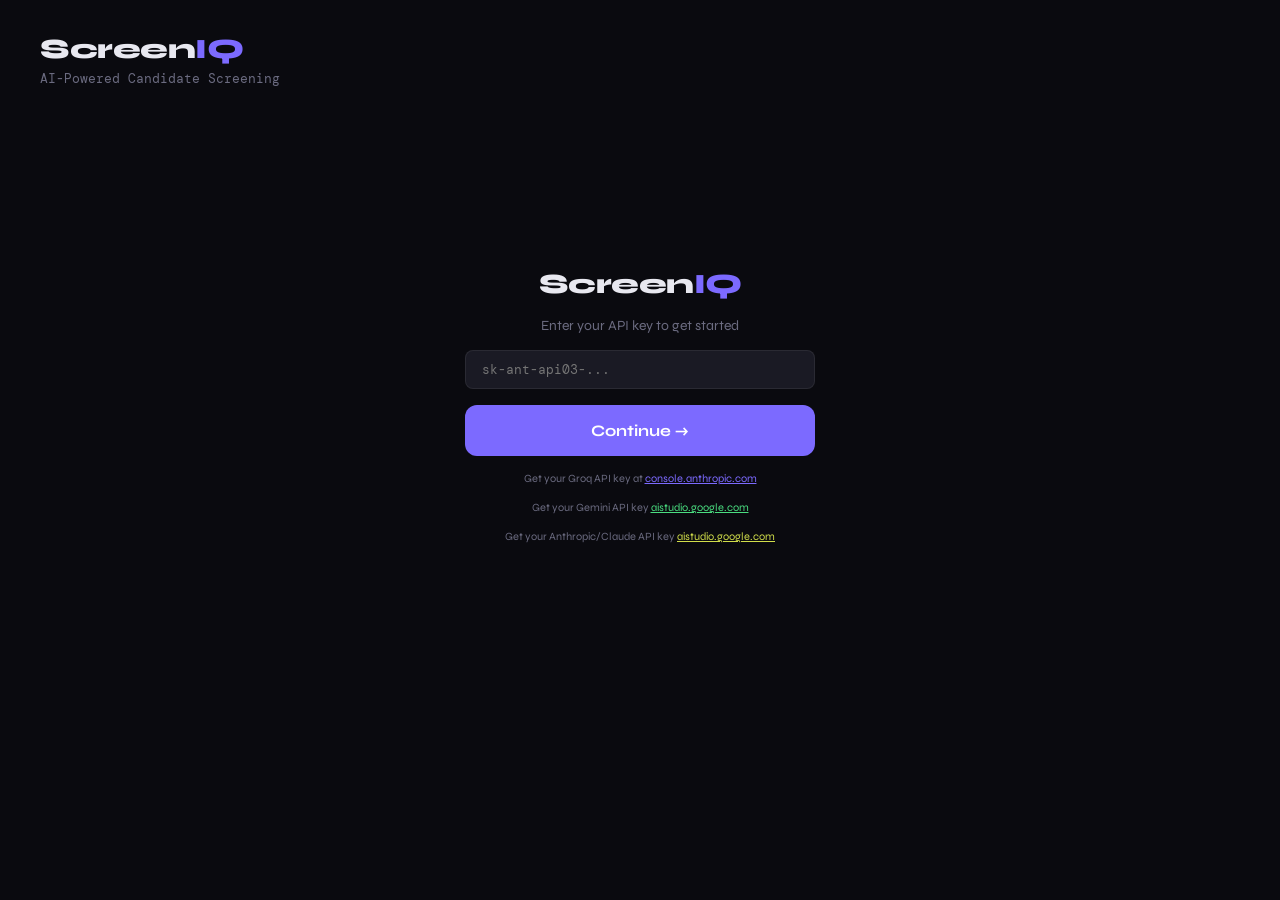
==== frontend/index.html @ 5d35a7d2 "UI: Finalized multi-LLM key links and updated Groq API labels" ====
<!DOCTYPE html>
<html lang="en">
<head>
  <meta charset="UTF-8" />
  <meta name="viewport" content="width=device-width, initial-scale=1.0" />
  <title>ScreenIQ — AI Candidate Screener</title>
  <link rel="stylesheet" href="style.css" />
</head>
<body>

<header>
  <div>
    <div class="logo">Screen<span>IQ</span></div>
    <div class="tagline">AI-Powered Candidate Screening</div>
  </div>
  <button class="btn-secondary hidden" id="back-btn">← New Screening</button>
  <button class="btn-secondary hidden" id="rescore-btn">↻ Re-score</button>
</header>

<main class="main">
   <!-- API KEY VIEW -->
    <div id="api-key-view" style="display:flex;flex-direction:column;align-items:center;justify-content:center;min-height:60vh;text-align:center;gap:1rem;padding:2rem">
        <div class="logo">Screen<span>IQ</span></div>
        <p style="color:var(--muted);font-size:14px;max-width:400px">Enter your API key to get started</p>
        <input type="password" id="api-key-input" placeholder="sk-ant-api03-..." 
           style="width:350px;padding:10px 16px;background:var(--surface2);border:1px solid var(--border);border-radius:8px;color:var(--text);font-family:'DM Mono',monospace;font-size:13px" />
     <button onclick="saveApiKey()" class="btn-primary" style="width:350px">Continue →</button>
     <p style="color:var(--muted);font-size:11px">Get your Groq API key at <a href="console.groq.com" target="_blank" style="color:#7c6aff">console.anthropic.com</a></p>
     <p style="color:var(--muted);font-size:11px"> Get your Gemini API key <a href="https://aistudio.google.com" target="_blank" style="color:#4ade80">aistudio.google.com</a></p>
     <p style="color:var(--muted);font-size:11px"> Get your Anthropic/Claude API key <a href="https://console.anthropic.com/" target="_blank" style="color:hsl(65, 69%, 58%)">aistudio.google.com</a></p>
    </div>
   
    <!-- LANDING VIEW -->
    <div id="landing-view" style="display:flex;flex-direction:column;align-items:center;justify-content:center;min-height:60vh;text-align:center;gap:2rem;">
        <div>
            <h1 style="font-size:42px;font-weight:800;margin:0">Screen<span style="color:#7c6aff">IQ</span></h1>
            <p style="color:var(--muted);margin-top:8px;font-family:'DM Mono',monospace;font-size:13px">AI-Powered Candidate Screening</p>
        </div>
        <p style="color:var(--muted);font-size:11px">Get your free key at <a href="https://console.groq.com" target="_blank" style="color:#7c6aff">console.groq.com</a></p>
        <p style="color:var(--muted);font-size:15px;max-width:400px">Who are you today?</p>
        <div style="display:flex;gap:20px;flex-wrap:wrap;justify-content:center">
            
            <div onclick="setMode('recruiter')" style="cursor:pointer;background:var(--surface);border:1px solid var(--border);border-radius:16px;padding:2rem;width:200px;transition:border-color 0.2s" onmouseover="this.style.borderColor='#7c6aff'" onmouseout="this.style.borderColor='rgba(255,255,255,0.07)'">
                <div style="font-size:36px;margin-bottom:12px">🏢</div>
                <div style="font-weight:700;font-size:16px;margin-bottom:8px">Recruiter</div>
                <div style="color:var(--muted);font-size:12px;line-height:1.5">Screen multiple candidates against a job description</div>
            </div>

            <div onclick="setMode('candidate')" style="cursor:pointer;background:var(--surface);border:1px solid var(--border);border-radius:16px;padding:2rem;width:200px;transition:border-color 0.2s" onmouseover="this.style.borderColor='#4ade80'" onmouseout="this.style.borderColor='rgba(255,255,255,0.07)'">
                <div style="font-size:36px;margin-bottom:12px">👤</div>
                <div style="font-weight:700;font-size:16px;margin-bottom:8px">Candidate</div>
                <div style="color:var(--muted);font-size:12px;line-height:1.5">Check how well your resume matches a job</div>
            </div>
        </div>
    </div>
 


  <!-- RECRUITER UPLOAD VIEW -->
  <div id="upload-view" class="upload-grid hidden">

    <!-- Left: JD -->
    <div class="panel">
      <h2>Job Description</h2>
      <label style="display:inline-flex;align-items:center;gap:6px;margin-bottom:8px;cursor:pointer;color:var(--muted);font-size:12px;border:1px solid var(--border);padding:4px 10px;border-radius:6px">
        <input type="file" id="jd-file-input" accept=".pdf,.txt" style="display:none" />
        📎 Upload JD file (.pdf / .txt)
      </label>
      <textarea id="jd-input" placeholder="Paste the job description here...">Senior Software Engineer — Backend

We are looking for a Senior Backend Engineer to join our platform team.

Requirements:
- 5+ years of software engineering experience
- Strong proficiency in Python or Node.js
- Experience with distributed systems, microservices
- AWS, GCP, or Azure cloud experience
- PostgreSQL and Redis
- Mentorship and leadership skills
- BS/MS in Computer Science or equivalent</textarea>
    </div>

    <!-- Right: Resumes + Weights + CTA -->
    <div class="right-panels">

      <div class="panel">
        <h2>Resumes (<span id="resume-count">0</span> uploaded)</h2>
        <label class="upload-zone">
          <input type="file" id="file-input" multiple accept=".txt,.pdf,.md" style="display:none" />
          <div class="upload-icon">📄</div>
          Drop .txt / .pdf resumes here or click to browse
        </label>
        <div class="file-list" id="file-list"></div>
      </div>

      <div class="panel">
        <h2>Scoring Weights</h2>
        <div class="slider-row">
          <div class="slider-label">
            <span style="color:#7c6aff">Experience</span>
            <span class="slider-val mono" id="val-experience">40</span>
          </div>
          <input type="range" id="slider-experience" min="0" max="100" step="5" style="accent-color:#7c6aff" />
        </div>
        <div class="slider-row">
          <div class="slider-label">
            <span style="color:#4ade80">Skills Match</span>
            <span class="slider-val mono" id="val-skills">35</span>
          </div>
          <input type="range" id="slider-skills" min="0" max="100" step="5" style="accent-color:#4ade80" />
        </div>
        <div class="slider-row">
          <div class="slider-label">
            <span style="color:#facc15">Education</span>
            <span class="slider-val mono" id="val-education">15</span>
          </div>
          <input type="range" id="slider-education" min="0" max="100" step="5" style="accent-color:#facc15" />
        </div>
        <div class="slider-row">
          <div class="slider-label">
            <span style="color:#ff6a6a">Leadership</span>
            <span class="slider-val mono" id="val-leadership">10</span>
          </div>
          <input type="range" id="slider-leadership" min="0" max="100" step="5" style="accent-color:#ff6a6a" />
        </div>
      </div>

      <p class="error-msg" id="error-msg"></p>
      <button class="btn-primary" id="screen-btn">⚡ Screen Candidates</button>
    </div>
  </div>

  <!-- RESULTS VIEW -->
  <div id="results-view" class="results-grid hidden">

    <!-- Sidebar -->
    <div class="sidebar">
      <div style="margin-bottom:20px">
        <div class="stat-label">SCREENED</div>
        <div class="stat-big" id="total-count">0 candidates</div>
      </div>

      <div class="rec-grid" id="rec-summary"></div>

      <h3 style="font-size:13px;font-weight:700;margin-bottom:12px">Adjust Weights</h3>

      <div class="slider-row">
        <div class="slider-label">
          <span style="color:#7c6aff">Experience</span>
          <span class="slider-val mono" id="rval-experience">40</span>
        </div>
        <input type="range" id="rslider-experience" min="0" max="100" step="5" style="accent-color:#7c6aff" />
      </div>
      <div class="slider-row">
        <div class="slider-label">
          <span style="color:#4ade80">Skills</span>
          <span class="slider-val mono" id="rval-skills">35</span>
        </div>
        <input type="range" id="rslider-skills" min="0" max="100" step="5" style="accent-color:#4ade80" />
      </div>
      <div class="slider-row">
        <div class="slider-label">
          <span style="color:#facc15">Education</span>
          <span class="slider-val mono" id="rval-education">15</span>
        </div>
        <input type="range" id="rslider-education" min="0" max="100" step="5" style="accent-color:#facc15" />
      </div>
      <div class="slider-row">
        <div class="slider-label">
          <span style="color:#ff6a6a">Leadership</span>
          <span class="slider-val mono" id="rval-leadership">10</span>
        </div>
        <input type="range" id="rslider-leadership" min="0" max="100" step="5" style="accent-color:#ff6a6a" />
      </div>
    </div>

    <!-- Cards -->
    <div class="cards-list" id="cards-list"></div>
  </div>

    <!-- CANDIDATE VIEW -->
    <div id="candidate-view" class="upload-grid hidden">
        <div class="panel">
    <h2>Job Description</h2>
       <label style="display:inline-flex;align-items:center;gap:6px;margin-bottom:8px;cursor:pointer;color:var(--muted);font-size:12px;border:1px solid var(--border);padding:4px 10px;border-radius:6px">
         <input type="file" id="c-jd-file-input" accept=".pdf,.txt" style="display:none" />
         📎 Upload JD file (.pdf / .txt)
       </label>
       <textarea id="c-jd-input" placeholder="Paste the job description you want to apply for..."></textarea>
      </div>
     <div class="right-panels">
       <div class="panel">
         <h2>Your Resume</h2>
         <label class="upload-zone">
           <input type="file" id="c-file-input" accept=".txt,.pdf" style="display:none" />
           <div class="upload-icon">📄</div>
           Upload your resume (.pdf or .txt)
         </label>
         <div class="file-list" id="c-file-list"></div>
       </div>
       <p class="error-msg" id="c-error-msg"></p>
       <button class="btn-primary" id="c-check-btn" style="background:#4ade80;color:#000">🎯 Check My Fit</button>
     </div>
   </div>
   
   <!-- CANDIDATE RESULT VIEW -->
    <div id="candidate-result-view" class="hidden" style="max-width:700px;margin:0 auto">
     <div class="candidate-card" id="c-result-card"></div>
   </div>

</main>

<script src="app.js"></script>
</body>
</html>
---- frontend/style.css ----
@import url('https://fonts.googleapis.com/css2?family=Syne:wght@400;600;700;800&family=DM+Mono:wght@400;500&display=swap');

* { box-sizing: border-box; margin: 0; padding: 0; }

:root {
  --bg: #0a0a0f;
  --surface: #111118;
  --surface2: #1a1a24;
  --border: rgba(255,255,255,0.07);
  --accent: #7c6aff;
  --accent2: #ff6a6a;
  --text: #e8e8f0;
  --muted: #6b6b80;
  --success: #4ade80;
  --warn: #facc15;
}

body {
  background: var(--bg);
  color: var(--text);
  font-family: 'Syne', sans-serif;
  min-height: 100vh;
  padding: 2rem;
}

.mono { font-family: 'DM Mono', monospace; }

header {
  max-width: 1200px;
  margin: 0 auto 3rem;
  display: flex;
  align-items: center;
  justify-content: space-between;
}

.logo { font-size: 28px; font-weight: 800; letter-spacing: -0.5px; }
.logo span { color: var(--accent); }
.tagline { font-size: 13px; color: var(--muted); font-family: 'DM Mono', monospace; margin-top: 4px; }

.main { max-width: 1200px; margin: 0 auto; }

/* Upload View */
.upload-grid {
  display: grid;
  grid-template-columns: 1fr 1fr;
  gap: 24px;
}

.panel {
  background: var(--surface);
  border: 1px solid var(--border);
  border-radius: 16px;
  padding: 1.5rem;
}

.panel h2 { font-size: 15px; font-weight: 700; margin-bottom: 16px; }

textarea {
  width: 100%;
  min-height: 300px;
  background: var(--surface2);
  border: 1px solid var(--border);
  border-radius: 10px;
  padding: 1rem;
  color: var(--text);
  font-size: 13px;
  line-height: 1.6;
  resize: vertical;
  outline: none;
  font-family: 'DM Mono', monospace;
}

textarea:focus { border-color: var(--accent); }

.upload-zone {
  display: block;
  border: 2px dashed var(--border);
  border-radius: 10px;
  padding: 2rem;
  text-align: center;
  cursor: pointer;
  color: var(--muted);
  font-size: 13px;
  transition: border-color 0.2s;
}

.upload-zone:hover { border-color: var(--accent); }
.upload-icon { font-size: 24px; margin-bottom: 8px; }

.file-list { margin-top: 12px; display: flex; flex-direction: column; gap: 6px; }

.file-item {
  display: flex;
  align-items: center;
  justify-content: space-between;
  background: var(--surface2);
  border-radius: 8px;
  padding: 6px 12px;
}

.file-item span { font-size: 12px; font-family: 'DM Mono', monospace; }

.remove-btn {
  background: none;
  border: none;
  color: var(--muted);
  cursor: pointer;
  font-size: 18px;
  line-height: 1;
}

.right-panels { display: flex; flex-direction: column; gap: 20px; }

/* Sliders */
.slider-row { margin-bottom: 16px; }
.slider-label {
  display: flex;
  justify-content: space-between;
  margin-bottom: 6px;
  font-size: 13px;
}

.slider-val { font-family: 'DM Mono', monospace; font-weight: 500; }

input[type="range"] {
  width: 100%;
  accent-color: var(--accent);
  cursor: pointer;
}

.btn-primary {
  width: 100%;
  background: var(--accent);
  border: none;
  border-radius: 12px;
  color: #fff;
  font-family: 'Syne', sans-serif;
  font-size: 16px;
  font-weight: 700;
  padding: 1rem;
  cursor: pointer;
  transition: opacity 0.2s, transform 0.1s;
}

.btn-primary:hover { opacity: 0.9; transform: translateY(-1px); }
.btn-primary:disabled { opacity: 0.5; cursor: not-allowed; transform: none; }
.btn-primary.loading { background: var(--surface2); }

.btn-secondary {
  background: var(--surface);
  border: 1px solid var(--border);
  color: var(--muted);
  padding: 8px 16px;
  border-radius: 8px;
  cursor: pointer;
  font-size: 13px;
  font-family: 'Syne', sans-serif;
}

.error-msg { color: var(--accent2); font-size: 13px; margin-top: 4px; }

/* Results View */
.results-grid {
  display: grid;
  grid-template-columns: 280px 1fr;
  gap: 24px;
  align-items: start;
}

.sidebar {
  background: var(--surface);
  border: 1px solid var(--border);
  border-radius: 16px;
  padding: 1.5rem;
  position: sticky;
  top: 24px;
}

.stat-big { font-size: 22px; font-weight: 800; }
.stat-label { font-size: 11px; color: var(--muted); font-family: 'DM Mono', monospace; margin-bottom: 4px; }

.rec-grid {
  display: grid;
  grid-template-columns: 1fr 1fr;
  gap: 8px;
  margin-bottom: 20px;
}

.rec-box {
  background: var(--surface);
  border-radius: 8px;
  padding: 8px;
  text-align: center;
  border: 1px solid var(--border);
}

.rec-count { font-size: 20px; font-weight: 800; }
.rec-label { font-size: 10px; color: var(--muted); }

.cards-list { display: flex; flex-direction: column; gap: 16px; }

/* Candidate Card */
.candidate-card {
  background: var(--surface);
  border: 1px solid var(--border);
  border-radius: 16px;
  padding: 1.5rem;
  position: relative;
  overflow: hidden;
  animation: fadeUp 0.3s ease both;
}

@keyframes fadeUp {
  from { opacity: 0; transform: translateY(12px); }
  to { opacity: 1; transform: translateY(0); }
}

.rank-badge {
  position: absolute;
  top: 16px;
  right: 16px;
  background: var(--surface2);
  border: 1px solid var(--border);
  border-radius: 8px;
  padding: 4px 10px;
  font-size: 12px;
  color: var(--muted);
  font-family: 'DM Mono', monospace;
}

.candidate-header { display: flex; align-items: center; gap: 12px; margin-bottom: 16px; }

.avatar {
  width: 44px;
  height: 44px;
  border-radius: 50%;
  display: flex;
  align-items: center;
  justify-content: center;
  font-size: 16px;
  font-weight: 700;
  flex-shrink: 0;
}

.candidate-name { font-weight: 700; font-size: 16px; }
.candidate-file { font-size: 12px; color: var(--muted); font-family: 'DM Mono', monospace; margin-top: 2px; }

.score-section { margin-bottom: 16px; }
.score-header { display: flex; justify-content: space-between; align-items: baseline; margin-bottom: 6px; }
.score-label { font-size: 13px; color: var(--muted); }
.score-number { font-size: 28px; font-weight: 800; }

.score-bar {
  background: var(--surface2);
  border-radius: 4px;
  height: 6px;
  overflow: hidden;
}

.score-fill {
  height: 100%;
  border-radius: 4px;
  transition: width 0.6s ease;
}

.breakdown-grid {
  display: grid;
  grid-template-columns: 1fr 1fr;
  gap: 8px;
  margin-bottom: 16px;
}

.breakdown-box {
  background: var(--surface2);
  border-radius: 8px;
  padding: 8px 12px;
}

.breakdown-key { font-size: 11px; color: var(--muted); text-transform: capitalize; margin-bottom: 2px; }
.breakdown-val { font-size: 18px; font-weight: 700; font-family: 'DM Mono', monospace; }

.summary-text { font-size: 13px; color: var(--muted); line-height: 1.6; margin-bottom: 12px; }

.skills-row { display: flex; flex-wrap: wrap; gap: 6px; margin-bottom: 12px; }

.skill-tag {
  background: rgba(124, 106, 255, 0.08);
  border: 1px solid rgba(124, 106, 255, 0.3);
  color: #a89aff;
  border-radius: 6px;
  font-size: 11px;
  padding: 3px 8px;
  font-family: 'DM Mono', monospace;
}

.sg-grid { display: grid; grid-template-columns: 1fr 1fr; gap: 12px; margin-bottom: 12px; }
.sg-title { font-size: 11px; font-weight: 600; margin-bottom: 4px; letter-spacing: 0.5px; }
.sg-item { font-size: 12px; margin: 2px 0; }

.card-footer { display: flex; align-items: center; justify-content: space-between; }

.rec-tag {
  border-radius: 8px;
  padding: 4px 12px;
  font-size: 12px;
  font-weight: 700;
  border: 1px solid transparent;
}

.meta-text { font-size: 12px; color: var(--muted); font-family: 'DM Mono', monospace; }

.bias-box {
  margin-top: 12px;
  background: rgba(250, 204, 21, 0.06);
  border: 1px solid rgba(250, 204, 21, 0.25);
  border-radius: 8px;
  padding: 8px 12px;
}

.bias-title { font-size: 11px; color: var(--warn); font-weight: 600; margin-bottom: 4px; }
.bias-item { font-size: 12px; margin: 2px 0; }

/* Spinner */
.spinner {
  display: inline-block;
  width: 14px;
  height: 14px;
  border: 2px solid rgba(255,255,255,0.3);
  border-top-color: #fff;
  border-radius: 50%;
  animation: spin 0.6s linear infinite;
  margin-right: 8px;
  vertical-align: middle;
}

@keyframes spin { to { transform: rotate(360deg); } }

.hidden { display: none !important; }

@media (max-width: 768px) {
  .upload-grid { grid-template-columns: 1fr; }
  .results-grid { grid-template-columns: 1fr; }
  .sidebar { position: static; }
}
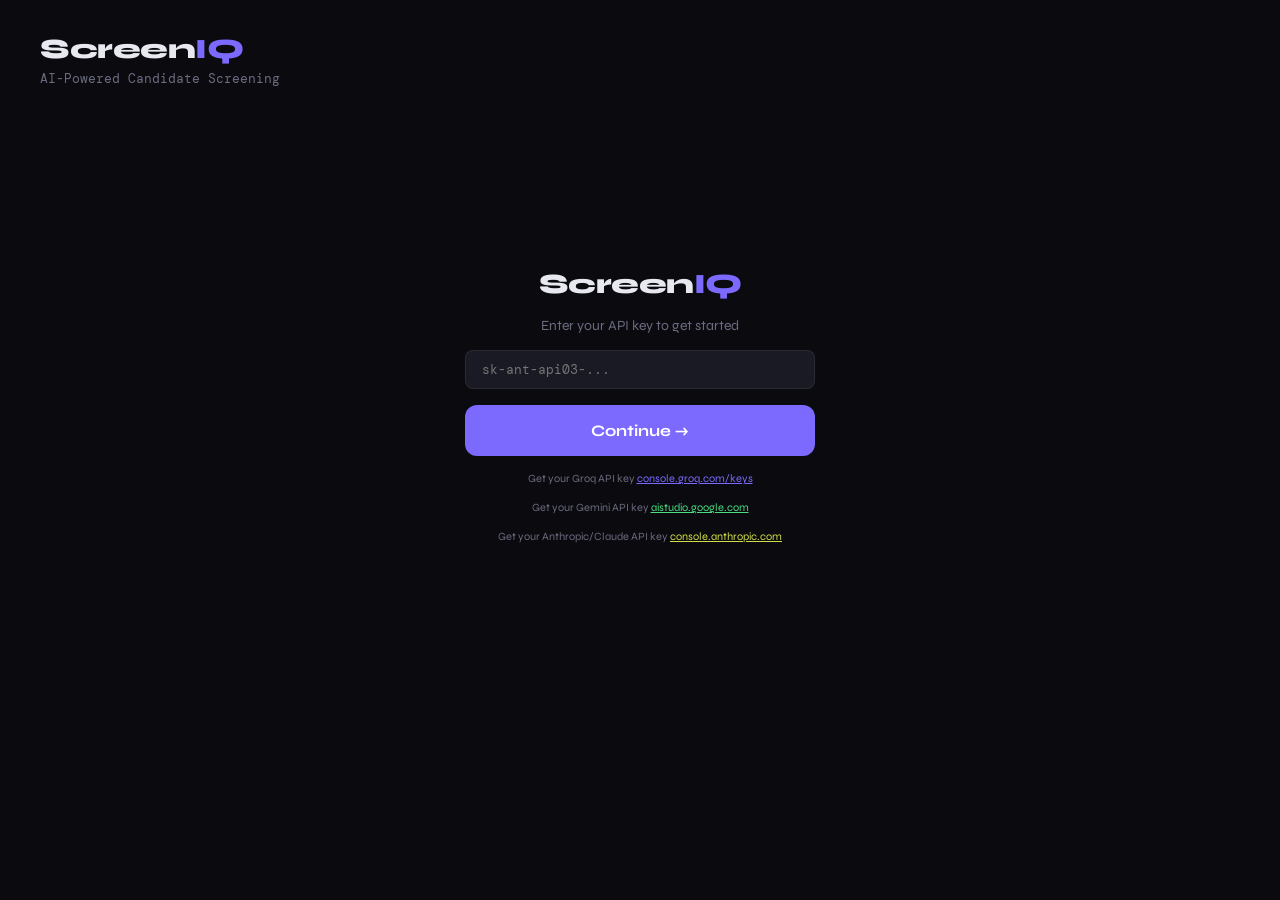
==== commit 59a21c19: "UI: Finalized multi-LLM key links and updated Groq API labels" ====
--- a/frontend/index.html
+++ b/frontend/index.html
@@ -25,9 +25,9 @@
         <input type="password" id="api-key-input" placeholder="sk-ant-api03-..." 
            style="width:350px;padding:10px 16px;background:var(--surface2);border:1px solid var(--border);border-radius:8px;color:var(--text);font-family:'DM Mono',monospace;font-size:13px" />
      <button onclick="saveApiKey()" class="btn-primary" style="width:350px">Continue →</button>
-     <p style="color:var(--muted);font-size:11px">Get your Groq API key at <a href="console.groq.com" target="_blank" style="color:#7c6aff">console.anthropic.com</a></p>
+     <p style="color:var(--muted);font-size:11px">Get your Groq API key <a href="console.groq.com" target="_blank" style="color:#7c6aff">console.groq.com/keys</a></p>
      <p style="color:var(--muted);font-size:11px"> Get your Gemini API key <a href="https://aistudio.google.com" target="_blank" style="color:#4ade80">aistudio.google.com</a></p>
-     <p style="color:var(--muted);font-size:11px"> Get your Anthropic/Claude API key <a href="https://console.anthropic.com/" target="_blank" style="color:hsl(65, 69%, 58%)">aistudio.google.com</a></p>
+     <p style="color:var(--muted);font-size:11px"> Get your Anthropic/Claude API key <a href="https://console.anthropic.com/" target="_blank" style="color:hsl(65, 69%, 58%)">console.anthropic.com</a></p>
     </div>
    
     <!-- LANDING VIEW -->
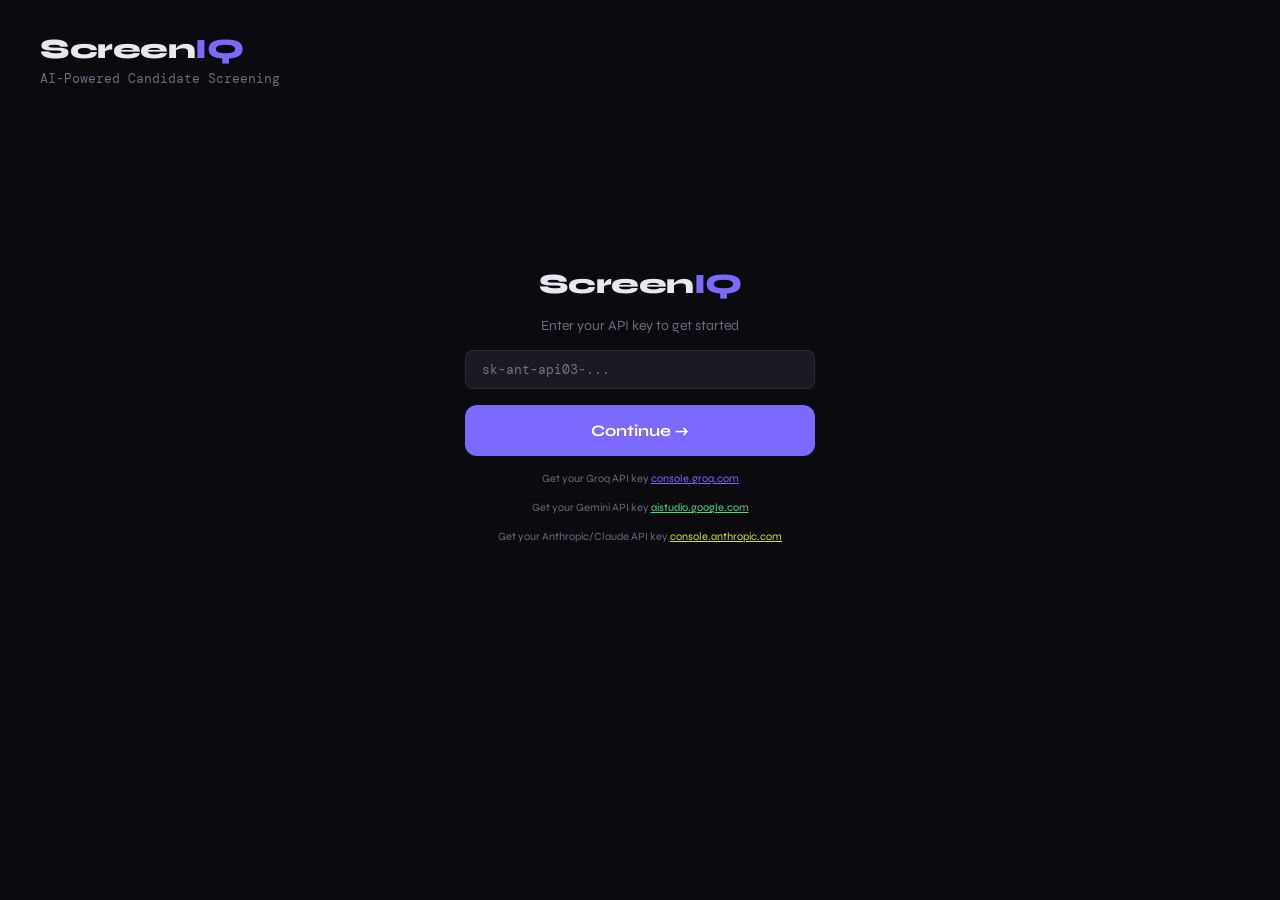
==== commit 82382ab8: "UI: Finalized multi-LLM key links and updated Groq API labels" ====
--- a/frontend/index.html
+++ b/frontend/index.html
@@ -25,7 +25,7 @@
         <input type="password" id="api-key-input" placeholder="sk-ant-api03-..." 
            style="width:350px;padding:10px 16px;background:var(--surface2);border:1px solid var(--border);border-radius:8px;color:var(--text);font-family:'DM Mono',monospace;font-size:13px" />
      <button onclick="saveApiKey()" class="btn-primary" style="width:350px">Continue →</button>
-     <p style="color:var(--muted);font-size:11px">Get your Groq API key <a href="console.groq.com" target="_blank" style="color:#7c6aff">console.groq.com/keys</a></p>
+     <p style="color:var(--muted);font-size:11px">Get your Groq API key <a href="console.groq.com" target="_blank" style="color:#7c6aff">console.groq.com</a></p>
      <p style="color:var(--muted);font-size:11px"> Get your Gemini API key <a href="https://aistudio.google.com" target="_blank" style="color:#4ade80">aistudio.google.com</a></p>
      <p style="color:var(--muted);font-size:11px"> Get your Anthropic/Claude API key <a href="https://console.anthropic.com/" target="_blank" style="color:hsl(65, 69%, 58%)">console.anthropic.com</a></p>
     </div>
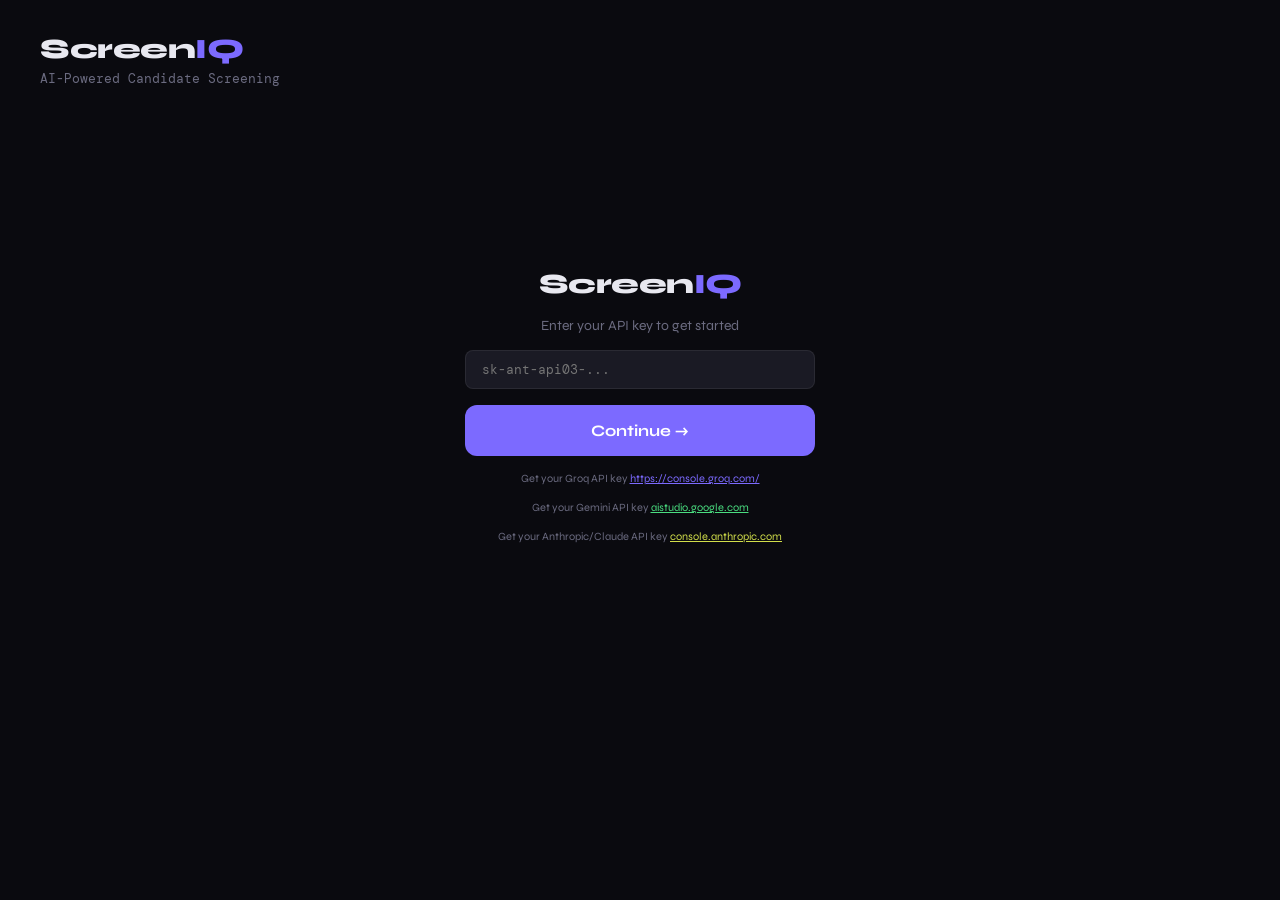
==== commit d03261f8: "UI: Finalized multi-LLM key links and updated Groq API labels" ====
--- a/frontend/index.html
+++ b/frontend/index.html
@@ -25,7 +25,7 @@
         <input type="password" id="api-key-input" placeholder="sk-ant-api03-..." 
            style="width:350px;padding:10px 16px;background:var(--surface2);border:1px solid var(--border);border-radius:8px;color:var(--text);font-family:'DM Mono',monospace;font-size:13px" />
      <button onclick="saveApiKey()" class="btn-primary" style="width:350px">Continue →</button>
-     <p style="color:var(--muted);font-size:11px">Get your Groq API key <a href="console.groq.com" target="_blank" style="color:#7c6aff">console.groq.com</a></p>
+     <p style="color:var(--muted);font-size:11px">Get your Groq API key <a href="console.groq.com" target="_blank" style="color:#7c6aff">https://console.groq.com/</a></p>
      <p style="color:var(--muted);font-size:11px"> Get your Gemini API key <a href="https://aistudio.google.com" target="_blank" style="color:#4ade80">aistudio.google.com</a></p>
      <p style="color:var(--muted);font-size:11px"> Get your Anthropic/Claude API key <a href="https://console.anthropic.com/" target="_blank" style="color:hsl(65, 69%, 58%)">console.anthropic.com</a></p>
     </div>
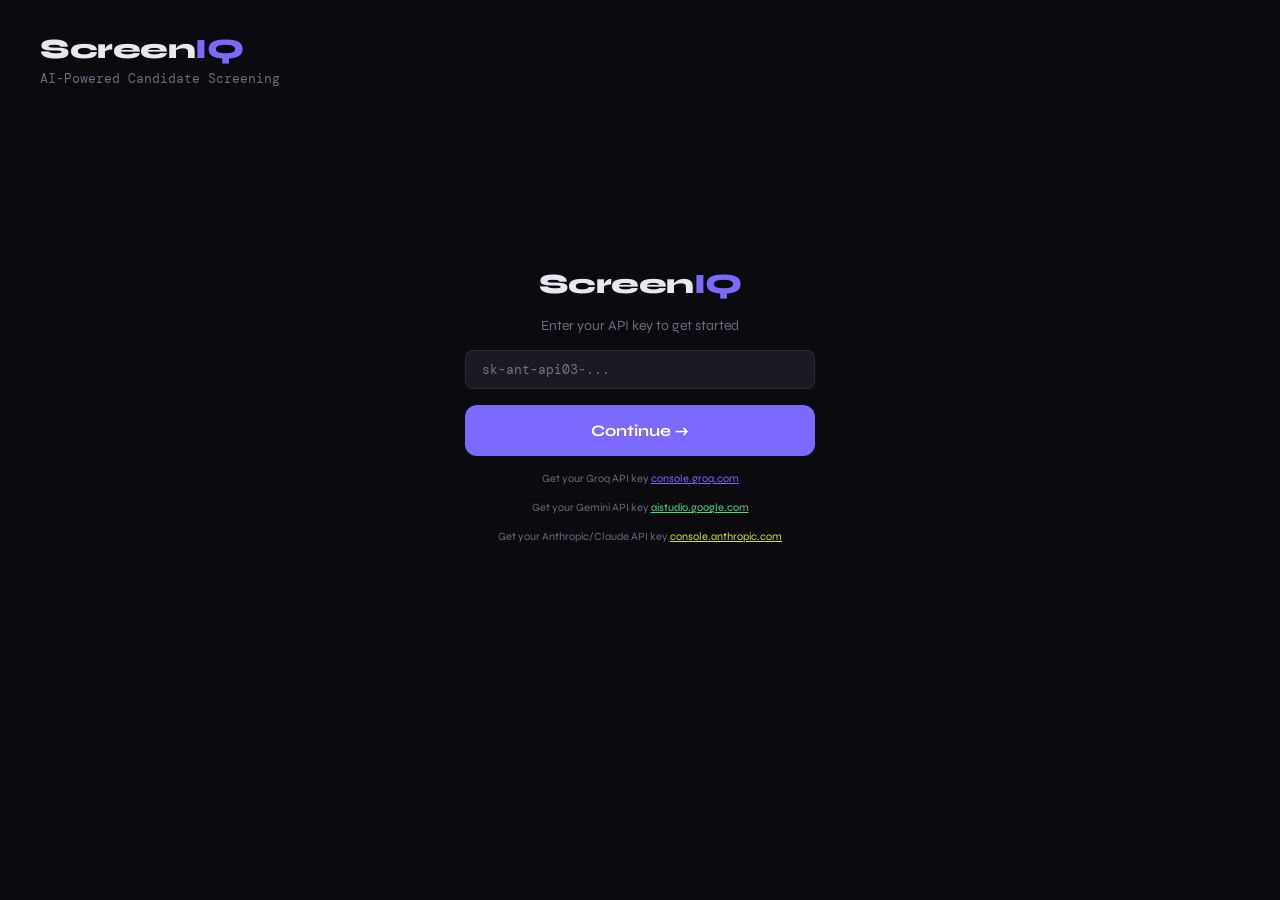
==== commit d1b48999: "UI: Finalized multi-LLM key links and updated Groq API labels" ====
--- a/frontend/index.html
+++ b/frontend/index.html
@@ -25,7 +25,7 @@
         <input type="password" id="api-key-input" placeholder="sk-ant-api03-..." 
            style="width:350px;padding:10px 16px;background:var(--surface2);border:1px solid var(--border);border-radius:8px;color:var(--text);font-family:'DM Mono',monospace;font-size:13px" />
      <button onclick="saveApiKey()" class="btn-primary" style="width:350px">Continue →</button>
-     <p style="color:var(--muted);font-size:11px">Get your Groq API key <a href="console.groq.com" target="_blank" style="color:#7c6aff">https://console.groq.com/</a></p>
+     <p style="color:var(--muted);font-size:11px">Get your Groq API key <a href="https://console.groq.com/" target="_blank" style="color:#7c6aff">console.groq.com</a></p>
      <p style="color:var(--muted);font-size:11px"> Get your Gemini API key <a href="https://aistudio.google.com" target="_blank" style="color:#4ade80">aistudio.google.com</a></p>
      <p style="color:var(--muted);font-size:11px"> Get your Anthropic/Claude API key <a href="https://console.anthropic.com/" target="_blank" style="color:hsl(65, 69%, 58%)">console.anthropic.com</a></p>
     </div>
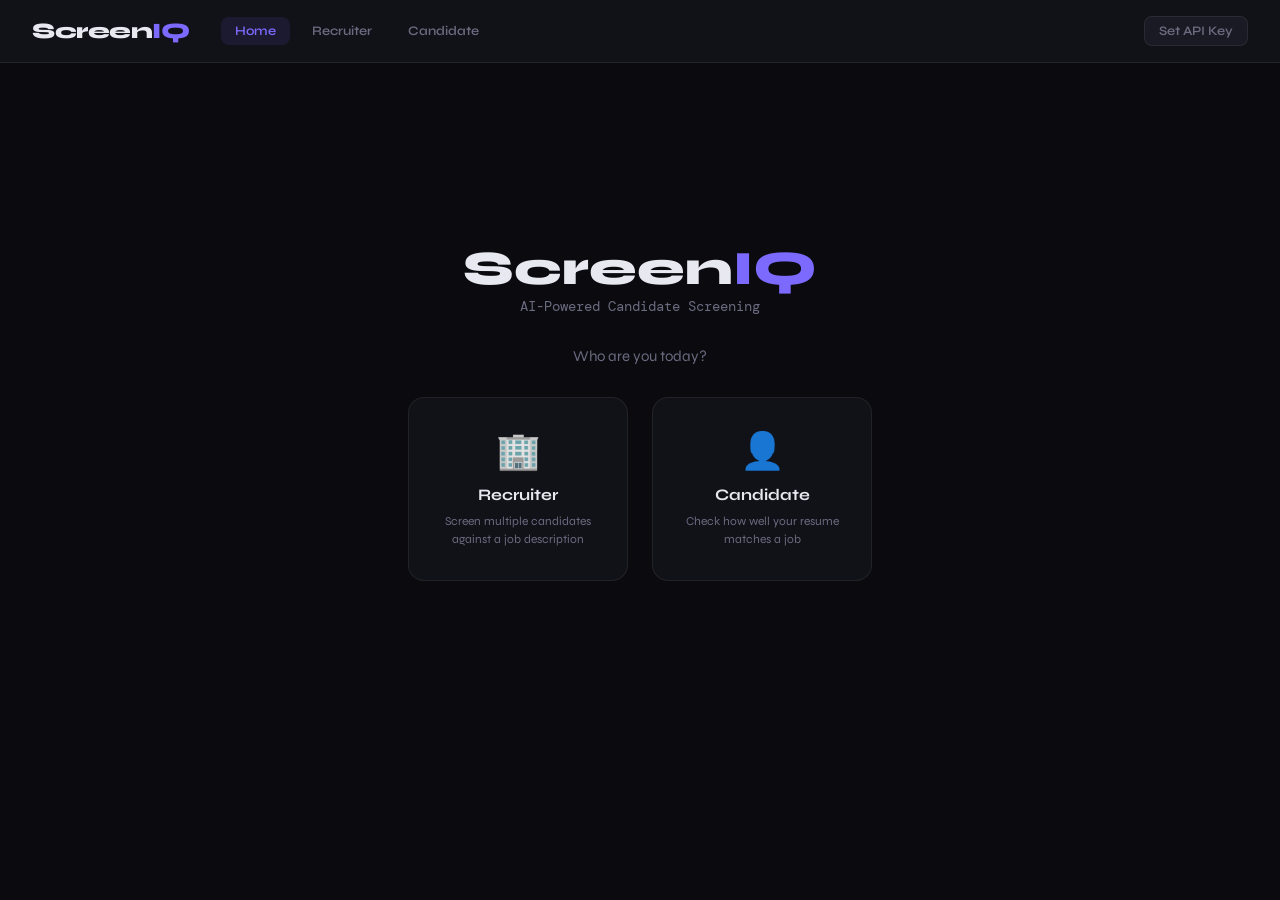
==== commit e16d7798: "update project with new changes" ====
--- a/frontend/index.html
+++ b/frontend/index.html
@@ -8,209 +8,33 @@
 </head>
 <body>
 
-<header>
-  <div>
-    <div class="logo">Screen<span>IQ</span></div>
-    <div class="tagline">AI-Powered Candidate Screening</div>
-  </div>
-  <button class="btn-secondary hidden" id="back-btn">← New Screening</button>
-  <button class="btn-secondary hidden" id="rescore-btn">↻ Re-score</button>
-</header>
+<nav class="navbar" id="navbar"></nav>
 
 <main class="main">
-   <!-- API KEY VIEW -->
-    <div id="api-key-view" style="display:flex;flex-direction:column;align-items:center;justify-content:center;min-height:60vh;text-align:center;gap:1rem;padding:2rem">
-        <div class="logo">Screen<span>IQ</span></div>
-        <p style="color:var(--muted);font-size:14px;max-width:400px">Enter your API key to get started</p>
-        <input type="password" id="api-key-input" placeholder="sk-ant-api03-..." 
-           style="width:350px;padding:10px 16px;background:var(--surface2);border:1px solid var(--border);border-radius:8px;color:var(--text);font-family:'DM Mono',monospace;font-size:13px" />
-     <button onclick="saveApiKey()" class="btn-primary" style="width:350px">Continue →</button>
-     <p style="color:var(--muted);font-size:11px">Get your Groq API key <a href="https://console.groq.com/" target="_blank" style="color:#7c6aff">console.groq.com</a></p>
-     <p style="color:var(--muted);font-size:11px"> Get your Gemini API key <a href="https://aistudio.google.com" target="_blank" style="color:#4ade80">aistudio.google.com</a></p>
-     <p style="color:var(--muted);font-size:11px"> Get your Anthropic/Claude API key <a href="https://console.anthropic.com/" target="_blank" style="color:hsl(65, 69%, 58%)">console.anthropic.com</a></p>
-    </div>
-   
-    <!-- LANDING VIEW -->
-    <div id="landing-view" style="display:flex;flex-direction:column;align-items:center;justify-content:center;min-height:60vh;text-align:center;gap:2rem;">
-        <div>
-            <h1 style="font-size:42px;font-weight:800;margin:0">Screen<span style="color:#7c6aff">IQ</span></h1>
-            <p style="color:var(--muted);margin-top:8px;font-family:'DM Mono',monospace;font-size:13px">AI-Powered Candidate Screening</p>
-        </div>
-        <p style="color:var(--muted);font-size:11px">Get your free key at <a href="https://console.groq.com" target="_blank" style="color:#7c6aff">console.groq.com</a></p>
-        <p style="color:var(--muted);font-size:15px;max-width:400px">Who are you today?</p>
-        <div style="display:flex;gap:20px;flex-wrap:wrap;justify-content:center">
-            
-            <div onclick="setMode('recruiter')" style="cursor:pointer;background:var(--surface);border:1px solid var(--border);border-radius:16px;padding:2rem;width:200px;transition:border-color 0.2s" onmouseover="this.style.borderColor='#7c6aff'" onmouseout="this.style.borderColor='rgba(255,255,255,0.07)'">
-                <div style="font-size:36px;margin-bottom:12px">🏢</div>
-                <div style="font-weight:700;font-size:16px;margin-bottom:8px">Recruiter</div>
-                <div style="color:var(--muted);font-size:12px;line-height:1.5">Screen multiple candidates against a job description</div>
-            </div>
-
-            <div onclick="setMode('candidate')" style="cursor:pointer;background:var(--surface);border:1px solid var(--border);border-radius:16px;padding:2rem;width:200px;transition:border-color 0.2s" onmouseover="this.style.borderColor='#4ade80'" onmouseout="this.style.borderColor='rgba(255,255,255,0.07)'">
-                <div style="font-size:36px;margin-bottom:12px">👤</div>
-                <div style="font-weight:700;font-size:16px;margin-bottom:8px">Candidate</div>
-                <div style="color:var(--muted);font-size:12px;line-height:1.5">Check how well your resume matches a job</div>
-            </div>
-        </div>
-    </div>
- 
-
-
-  <!-- RECRUITER UPLOAD VIEW -->
-  <div id="upload-view" class="upload-grid hidden">
-
-    <!-- Left: JD -->
-    <div class="panel">
-      <h2>Job Description</h2>
-      <label style="display:inline-flex;align-items:center;gap:6px;margin-bottom:8px;cursor:pointer;color:var(--muted);font-size:12px;border:1px solid var(--border);padding:4px 10px;border-radius:6px">
-        <input type="file" id="jd-file-input" accept=".pdf,.txt" style="display:none" />
-        📎 Upload JD file (.pdf / .txt)
-      </label>
-      <textarea id="jd-input" placeholder="Paste the job description here...">Senior Software Engineer — Backend
-
-We are looking for a Senior Backend Engineer to join our platform team.
-
-Requirements:
-- 5+ years of software engineering experience
-- Strong proficiency in Python or Node.js
-- Experience with distributed systems, microservices
-- AWS, GCP, or Azure cloud experience
-- PostgreSQL and Redis
-- Mentorship and leadership skills
-- BS/MS in Computer Science or equivalent</textarea>
+  <div class="landing-hero">
+    <div>
+      <h1 class="landing-title">Screen<span>IQ</span></h1>
+      <p class="landing-subtitle">AI-Powered Candidate Screening</p>
     </div>
 
-    <!-- Right: Resumes + Weights + CTA -->
-    <div class="right-panels">
+    <p style="color:var(--muted);font-size:15px">Who are you today?</p>
 
-      <div class="panel">
-        <h2>Resumes (<span id="resume-count">0</span> uploaded)</h2>
-        <label class="upload-zone">
-          <input type="file" id="file-input" multiple accept=".txt,.pdf,.md" style="display:none" />
-          <div class="upload-icon">📄</div>
-          Drop .txt / .pdf resumes here or click to browse
-        </label>
-        <div class="file-list" id="file-list"></div>
-      </div>
+    <div class="mode-cards">
+      <a href="recruiter.html" class="mode-card">
+        <div class="mode-card-icon">🏢</div>
+        <div class="mode-card-title">Recruiter</div>
+        <div class="mode-card-desc">Screen multiple candidates against a job description</div>
+      </a>
 
-      <div class="panel">
-        <h2>Scoring Weights</h2>
-        <div class="slider-row">
-          <div class="slider-label">
-            <span style="color:#7c6aff">Experience</span>
-            <span class="slider-val mono" id="val-experience">40</span>
-          </div>
-          <input type="range" id="slider-experience" min="0" max="100" step="5" style="accent-color:#7c6aff" />
-        </div>
-        <div class="slider-row">
-          <div class="slider-label">
-            <span style="color:#4ade80">Skills Match</span>
-            <span class="slider-val mono" id="val-skills">35</span>
-          </div>
-          <input type="range" id="slider-skills" min="0" max="100" step="5" style="accent-color:#4ade80" />
-        </div>
-        <div class="slider-row">
-          <div class="slider-label">
-            <span style="color:#facc15">Education</span>
-            <span class="slider-val mono" id="val-education">15</span>
-          </div>
-          <input type="range" id="slider-education" min="0" max="100" step="5" style="accent-color:#facc15" />
-        </div>
-        <div class="slider-row">
-          <div class="slider-label">
-            <span style="color:#ff6a6a">Leadership</span>
-            <span class="slider-val mono" id="val-leadership">10</span>
-          </div>
-          <input type="range" id="slider-leadership" min="0" max="100" step="5" style="accent-color:#ff6a6a" />
-        </div>
-      </div>
-
-      <p class="error-msg" id="error-msg"></p>
-      <button class="btn-primary" id="screen-btn">⚡ Screen Candidates</button>
+      <a href="candidate.html" class="mode-card green">
+        <div class="mode-card-icon">👤</div>
+        <div class="mode-card-title">Candidate</div>
+        <div class="mode-card-desc">Check how well your resume matches a job</div>
+      </a>
     </div>
   </div>
-
-  <!-- RESULTS VIEW -->
-  <div id="results-view" class="results-grid hidden">
-
-    <!-- Sidebar -->
-    <div class="sidebar">
-      <div style="margin-bottom:20px">
-        <div class="stat-label">SCREENED</div>
-        <div class="stat-big" id="total-count">0 candidates</div>
-      </div>
-
-      <div class="rec-grid" id="rec-summary"></div>
-
-      <h3 style="font-size:13px;font-weight:700;margin-bottom:12px">Adjust Weights</h3>
-
-      <div class="slider-row">
-        <div class="slider-label">
-          <span style="color:#7c6aff">Experience</span>
-          <span class="slider-val mono" id="rval-experience">40</span>
-        </div>
-        <input type="range" id="rslider-experience" min="0" max="100" step="5" style="accent-color:#7c6aff" />
-      </div>
-      <div class="slider-row">
-        <div class="slider-label">
-          <span style="color:#4ade80">Skills</span>
-          <span class="slider-val mono" id="rval-skills">35</span>
-        </div>
-        <input type="range" id="rslider-skills" min="0" max="100" step="5" style="accent-color:#4ade80" />
-      </div>
-      <div class="slider-row">
-        <div class="slider-label">
-          <span style="color:#facc15">Education</span>
-          <span class="slider-val mono" id="rval-education">15</span>
-        </div>
-        <input type="range" id="rslider-education" min="0" max="100" step="5" style="accent-color:#facc15" />
-      </div>
-      <div class="slider-row">
-        <div class="slider-label">
-          <span style="color:#ff6a6a">Leadership</span>
-          <span class="slider-val mono" id="rval-leadership">10</span>
-        </div>
-        <input type="range" id="rslider-leadership" min="0" max="100" step="5" style="accent-color:#ff6a6a" />
-      </div>
-    </div>
-
-    <!-- Cards -->
-    <div class="cards-list" id="cards-list"></div>
-  </div>
-
-    <!-- CANDIDATE VIEW -->
-    <div id="candidate-view" class="upload-grid hidden">
-        <div class="panel">
-    <h2>Job Description</h2>
-       <label style="display:inline-flex;align-items:center;gap:6px;margin-bottom:8px;cursor:pointer;color:var(--muted);font-size:12px;border:1px solid var(--border);padding:4px 10px;border-radius:6px">
-         <input type="file" id="c-jd-file-input" accept=".pdf,.txt" style="display:none" />
-         📎 Upload JD file (.pdf / .txt)
-       </label>
-       <textarea id="c-jd-input" placeholder="Paste the job description you want to apply for..."></textarea>
-      </div>
-     <div class="right-panels">
-       <div class="panel">
-         <h2>Your Resume</h2>
-         <label class="upload-zone">
-           <input type="file" id="c-file-input" accept=".txt,.pdf" style="display:none" />
-           <div class="upload-icon">📄</div>
-           Upload your resume (.pdf or .txt)
-         </label>
-         <div class="file-list" id="c-file-list"></div>
-       </div>
-       <p class="error-msg" id="c-error-msg"></p>
-       <button class="btn-primary" id="c-check-btn" style="background:#4ade80;color:#000">🎯 Check My Fit</button>
-     </div>
-   </div>
-   
-   <!-- CANDIDATE RESULT VIEW -->
-    <div id="candidate-result-view" class="hidden" style="max-width:700px;margin:0 auto">
-     <div class="candidate-card" id="c-result-card"></div>
-   </div>
-
 </main>
 
-<script src="app.js"></script>
+<script src="common.js"></script>
 </body>
 </html>
-
--- a/frontend/style.css
+++ b/frontend/style.css
@@ -20,26 +20,272 @@
   color: var(--text);
   font-family: 'Syne', sans-serif;
   min-height: 100vh;
+}
+
+.mono { font-family: 'DM Mono', monospace; }
+
+/* ── Navigation Bar ─────────────────────────────────────────────────────── */
+
+.navbar {
+  display: flex;
+  align-items: center;
+  justify-content: space-between;
+  padding: 16px 32px;
+  background: var(--surface);
+  border-bottom: 1px solid var(--border);
+  position: sticky;
+  top: 0;
+  z-index: 100;
+}
+
+.nav-left {
+  display: flex;
+  align-items: center;
+  gap: 32px;
+}
+
+.nav-logo {
+  font-size: 22px;
+  font-weight: 800;
+  letter-spacing: -0.5px;
+  text-decoration: none;
+  color: var(--text);
+}
+
+.nav-logo span { color: var(--accent); }
+
+.nav-links {
+  display: flex;
+  gap: 8px;
+}
+
+.nav-link {
+  color: var(--muted);
+  text-decoration: none;
+  font-size: 13px;
+  font-weight: 600;
+  padding: 6px 14px;
+  border-radius: 8px;
+  transition: color 0.2s, background 0.2s;
+}
+
+.nav-link:hover {
+  color: var(--text);
+  background: var(--surface2);
+}
+
+.nav-link.active {
+  color: var(--accent);
+  background: rgba(124, 106, 255, 0.1);
+}
+
+.nav-right {
+  display: flex;
+  align-items: center;
+  gap: 12px;
+}
+
+.nav-provider-badge {
+  font-size: 11px;
+  font-family: 'DM Mono', monospace;
+  color: var(--accent);
+  background: rgba(124, 106, 255, 0.1);
+  padding: 4px 10px;
+  border-radius: 6px;
+  border: 1px solid rgba(124, 106, 255, 0.25);
+}
+
+.nav-settings-btn {
+  background: var(--surface2);
+  border: 1px solid var(--border);
+  color: var(--muted);
+  padding: 6px 14px;
+  border-radius: 8px;
+  cursor: pointer;
+  font-size: 13px;
+  font-family: 'Syne', sans-serif;
+  font-weight: 600;
+  transition: border-color 0.2s, color 0.2s;
+}
+
+.nav-settings-btn:hover {
+  border-color: var(--accent);
+  color: var(--text);
+}
+
+/* ── Settings Modal ─────────────────────────────────────────────────────── */
+
+.modal-overlay {
+  display: none;
+  position: fixed;
+  inset: 0;
+  background: rgba(0,0,0,0.6);
+  backdrop-filter: blur(4px);
+  z-index: 200;
+  align-items: center;
+  justify-content: center;
+}
+
+.modal-overlay.open { display: flex; }
+
+.modal {
+  background: var(--surface);
+  border: 1px solid var(--border);
+  border-radius: 20px;
   padding: 2rem;
-}
-
-.mono { font-family: 'DM Mono', monospace; }
-
-header {
+  width: 460px;
+  max-width: 90vw;
+  animation: fadeUp 0.2s ease;
+}
+
+.modal h2 {
+  font-size: 18px;
+  font-weight: 800;
+  margin-bottom: 20px;
+}
+
+.modal-section {
+  margin-bottom: 20px;
+}
+
+.modal-section label {
+  display: block;
+  font-size: 12px;
+  font-weight: 600;
+  color: var(--muted);
+  margin-bottom: 8px;
+  text-transform: uppercase;
+  letter-spacing: 0.5px;
+}
+
+.modal-actions {
+  display: flex;
+  gap: 10px;
+  justify-content: flex-end;
+  margin-top: 24px;
+}
+
+/* ── Provider Selector ──────────────────────────────────────────────────── */
+
+.provider-grid {
+  display: grid;
+  grid-template-columns: 1fr 1fr;
+  gap: 8px;
+}
+
+.provider-btn {
+  background: var(--surface2);
+  border: 1px solid var(--border);
+  border-radius: 10px;
+  padding: 10px 14px;
+  cursor: pointer;
+  text-align: center;
+  transition: border-color 0.2s, background 0.2s;
+}
+
+.provider-btn .provider-name {
+  display: block;
+  color: var(--text);
+  font-family: 'Syne', sans-serif;
+  font-weight: 700;
+  font-size: 13px;
+}
+
+.provider-btn .provider-model {
+  display: block;
+  color: var(--muted);
+  font-family: 'DM Mono', monospace;
+  font-size: 10px;
+  margin-top: 3px;
+}
+
+.provider-btn:hover { border-color: var(--accent); }
+
+.provider-btn.selected {
+  border-color: var(--accent);
+  background: rgba(124, 106, 255, 0.1);
+}
+
+/* ── Main Content ───────────────────────────────────────────────────────── */
+
+.main {
   max-width: 1200px;
-  margin: 0 auto 3rem;
-  display: flex;
-  align-items: center;
-  justify-content: space-between;
-}
-
-.logo { font-size: 28px; font-weight: 800; letter-spacing: -0.5px; }
-.logo span { color: var(--accent); }
-.tagline { font-size: 13px; color: var(--muted); font-family: 'DM Mono', monospace; margin-top: 4px; }
-
-.main { max-width: 1200px; margin: 0 auto; }
-
-/* Upload View */
+  margin: 0 auto;
+  padding: 2rem;
+}
+
+/* ── Landing Page ───────────────────────────────────────────────────────── */
+
+.landing-hero {
+  display: flex;
+  flex-direction: column;
+  align-items: center;
+  justify-content: center;
+  min-height: 70vh;
+  text-align: center;
+  gap: 2rem;
+}
+
+.landing-title {
+  font-size: 48px;
+  font-weight: 800;
+  margin: 0;
+}
+
+.landing-title span { color: var(--accent); }
+
+.landing-subtitle {
+  color: var(--muted);
+  font-family: 'DM Mono', monospace;
+  font-size: 14px;
+}
+
+.mode-cards {
+  display: flex;
+  gap: 24px;
+  flex-wrap: wrap;
+  justify-content: center;
+}
+
+.mode-card {
+  cursor: pointer;
+  background: var(--surface);
+  border: 1px solid var(--border);
+  border-radius: 16px;
+  padding: 2rem;
+  width: 220px;
+  text-decoration: none;
+  color: var(--text);
+  transition: border-color 0.2s, transform 0.2s;
+}
+
+.mode-card:hover {
+  border-color: var(--accent);
+  transform: translateY(-2px);
+}
+
+.mode-card.green:hover { border-color: var(--success); }
+
+.mode-card-icon { font-size: 36px; margin-bottom: 12px; }
+.mode-card-title { font-weight: 700; font-size: 16px; margin-bottom: 8px; }
+.mode-card-desc { color: var(--muted); font-size: 12px; line-height: 1.5; }
+
+/* ── Setup Prompt (no key) ──────────────────────────────────────────────── */
+
+.setup-prompt {
+  display: flex;
+  flex-direction: column;
+  align-items: center;
+  justify-content: center;
+  min-height: 50vh;
+  text-align: center;
+  gap: 1rem;
+}
+
+.setup-prompt p { color: var(--muted); font-size: 14px; }
+
+/* ── Upload Grid ────────────────────────────────────────────────────────── */
+
 .upload-grid {
   display: grid;
   grid-template-columns: 1fr 1fr;
@@ -111,7 +357,8 @@
 
 .right-panels { display: flex; flex-direction: column; gap: 20px; }
 
-/* Sliders */
+/* ── Sliders ────────────────────────────────────────────────────────────── */
+
 .slider-row { margin-bottom: 16px; }
 .slider-label {
   display: flex;
@@ -127,6 +374,8 @@
   accent-color: var(--accent);
   cursor: pointer;
 }
+
+/* ── Buttons ────────────────────────────────────────────────────────────── */
 
 .btn-primary {
   width: 100%;
@@ -144,7 +393,6 @@
 
 .btn-primary:hover { opacity: 0.9; transform: translateY(-1px); }
 .btn-primary:disabled { opacity: 0.5; cursor: not-allowed; transform: none; }
-.btn-primary.loading { background: var(--surface2); }
 
 .btn-secondary {
   background: var(--surface);
@@ -157,9 +405,58 @@
   font-family: 'Syne', sans-serif;
 }
 
+.btn-secondary:hover { color: var(--text); border-color: var(--accent); }
+
+.btn-cancel {
+  background: none;
+  border: 1px solid var(--border);
+  color: var(--muted);
+  padding: 8px 20px;
+  border-radius: 10px;
+  cursor: pointer;
+  font-size: 13px;
+  font-family: 'Syne', sans-serif;
+  font-weight: 600;
+}
+
+.btn-save {
+  background: var(--accent);
+  border: none;
+  color: #fff;
+  padding: 8px 20px;
+  border-radius: 10px;
+  cursor: pointer;
+  font-size: 13px;
+  font-family: 'Syne', sans-serif;
+  font-weight: 600;
+}
+
 .error-msg { color: var(--accent2); font-size: 13px; margin-top: 4px; }
 
-/* Results View */
+.input-field {
+  width: 100%;
+  padding: 10px 14px;
+  background: var(--surface2);
+  border: 1px solid var(--border);
+  border-radius: 8px;
+  color: var(--text);
+  font-family: 'DM Mono', monospace;
+  font-size: 13px;
+  outline: none;
+}
+
+.input-field:focus { border-color: var(--accent); }
+
+.hint-text {
+  color: var(--muted);
+  font-size: 11px;
+  margin-top: 6px;
+}
+
+.hint-text a { color: var(--accent); }
+
+/* ── Results View ───────────────────────────────────────────────────────── */
+
 .results-grid {
   display: grid;
   grid-template-columns: 280px 1fr;
@@ -173,7 +470,7 @@
   border-radius: 16px;
   padding: 1.5rem;
   position: sticky;
-  top: 24px;
+  top: 80px;
 }
 
 .stat-big { font-size: 22px; font-weight: 800; }
@@ -199,7 +496,8 @@
 
 .cards-list { display: flex; flex-direction: column; gap: 16px; }
 
-/* Candidate Card */
+/* ── Candidate Card ─────────────────────────────────────────────────────── */
+
 .candidate-card {
   background: var(--surface);
   border: 1px solid var(--border);
@@ -320,7 +618,8 @@
 .bias-title { font-size: 11px; color: var(--warn); font-weight: 600; margin-bottom: 4px; }
 .bias-item { font-size: 12px; margin: 2px 0; }
 
-/* Spinner */
+/* ── Spinner ────────────────────────────────────────────────────────────── */
+
 .spinner {
   display: inline-block;
   width: 14px;
@@ -337,8 +636,17 @@
 
 .hidden { display: none !important; }
 
+/* ── Responsive ─────────────────────────────────────────────────────────── */
+
 @media (max-width: 768px) {
+  .navbar { padding: 12px 16px; }
+  .nav-left { gap: 16px; }
+  .nav-links { gap: 4px; }
+  .nav-link { padding: 4px 8px; font-size: 12px; }
+  .main { padding: 1rem; }
   .upload-grid { grid-template-columns: 1fr; }
   .results-grid { grid-template-columns: 1fr; }
   .sidebar { position: static; }
-}+  .mode-cards { flex-direction: column; align-items: center; }
+  .provider-grid { grid-template-columns: 1fr; }
+}
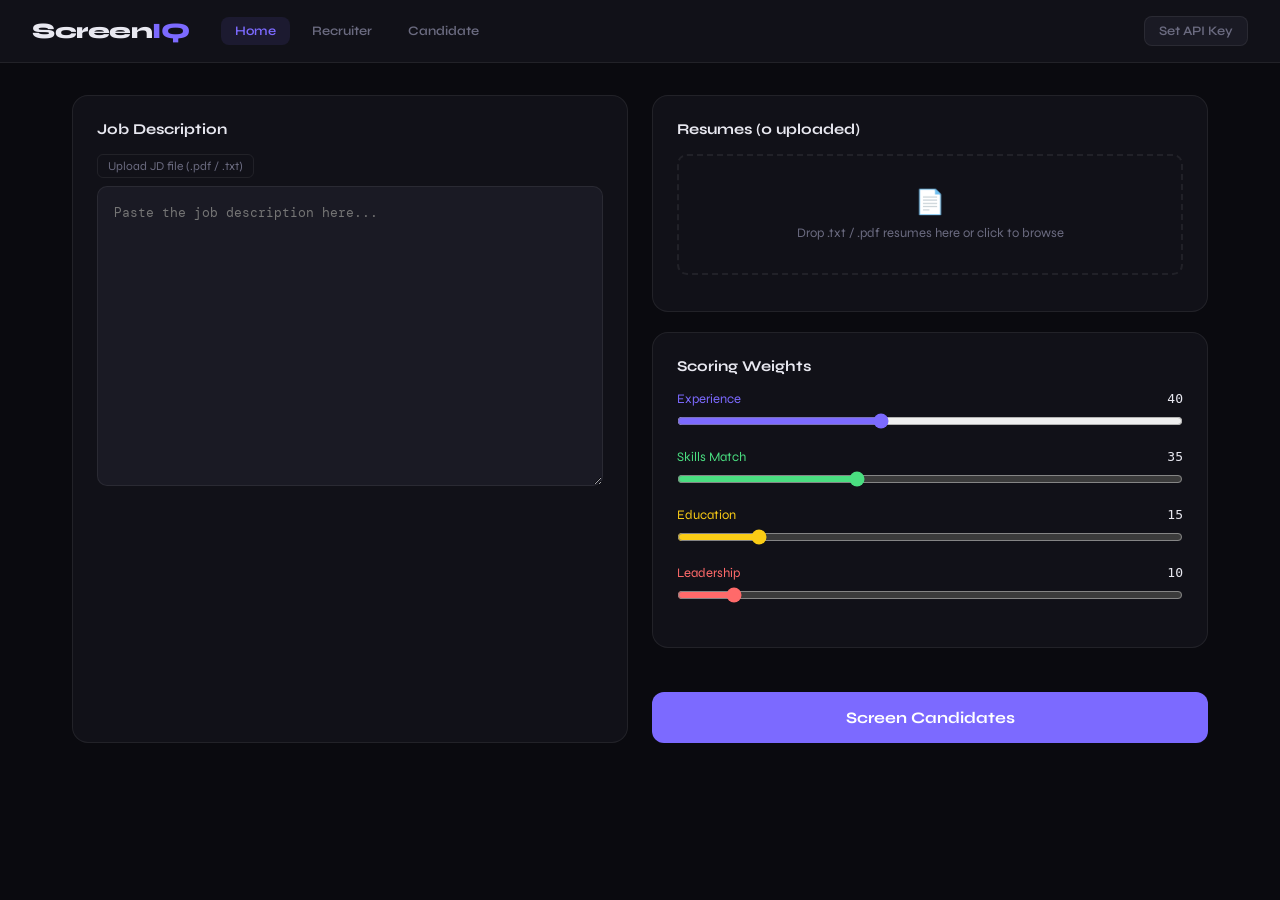
==== commit 9b343f8a: "add index.html for Vercel" ====
--- a/frontend/index.html
+++ b/frontend/index.html
@@ -3,7 +3,7 @@
 <head>
   <meta charset="UTF-8" />
   <meta name="viewport" content="width=device-width, initial-scale=1.0" />
-  <title>ScreenIQ — AI Candidate Screener</title>
+  <title>Recruiter — ScreenIQ</title>
   <link rel="stylesheet" href="style.css" />
 </head>
 <body>
@@ -11,30 +11,123 @@
 <nav class="navbar" id="navbar"></nav>
 
 <main class="main">
-  <div class="landing-hero">
-    <div>
-      <h1 class="landing-title">Screen<span>IQ</span></h1>
-      <p class="landing-subtitle">AI-Powered Candidate Screening</p>
+
+  <!-- UPLOAD VIEW -->
+  <div id="upload-view" class="upload-grid">
+
+    <!-- Left: JD -->
+    <div class="panel">
+      <h2>Job Description</h2>
+      <label style="display:inline-flex;align-items:center;gap:6px;margin-bottom:8px;cursor:pointer;color:var(--muted);font-size:12px;border:1px solid var(--border);padding:4px 10px;border-radius:6px">
+        <input type="file" id="jd-file-input" accept=".pdf,.txt" style="display:none" />
+        Upload JD file (.pdf / .txt)
+      </label>
+      <textarea id="jd-input" placeholder="Paste the job description here..."></textarea>
     </div>
 
-    <p style="color:var(--muted);font-size:15px">Who are you today?</p>
+    <!-- Right: Resumes + Weights + CTA -->
+    <div class="right-panels">
 
-    <div class="mode-cards">
-      <a href="recruiter.html" class="mode-card">
-        <div class="mode-card-icon">🏢</div>
-        <div class="mode-card-title">Recruiter</div>
-        <div class="mode-card-desc">Screen multiple candidates against a job description</div>
-      </a>
+      <div class="panel">
+        <h2>Resumes (<span id="resume-count">0</span> uploaded)</h2>
+        <label class="upload-zone">
+          <input type="file" id="file-input" multiple accept=".txt,.pdf,.md" style="display:none" />
+          <div class="upload-icon">📄</div>
+          Drop .txt / .pdf resumes here or click to browse
+        </label>
+        <div class="file-list" id="file-list"></div>
+      </div>
 
-      <a href="candidate.html" class="mode-card green">
-        <div class="mode-card-icon">👤</div>
-        <div class="mode-card-title">Candidate</div>
-        <div class="mode-card-desc">Check how well your resume matches a job</div>
-      </a>
+      <div class="panel">
+        <h2>Scoring Weights</h2>
+        <div class="slider-row">
+          <div class="slider-label">
+            <span style="color:#7c6aff">Experience</span>
+            <span class="slider-val mono" id="val-experience">40</span>
+          </div>
+          <input type="range" id="slider-experience" min="0" max="100" step="5" style="accent-color:#7c6aff" />
+        </div>
+        <div class="slider-row">
+          <div class="slider-label">
+            <span style="color:#4ade80">Skills Match</span>
+            <span class="slider-val mono" id="val-skills">35</span>
+          </div>
+          <input type="range" id="slider-skills" min="0" max="100" step="5" style="accent-color:#4ade80" />
+        </div>
+        <div class="slider-row">
+          <div class="slider-label">
+            <span style="color:#facc15">Education</span>
+            <span class="slider-val mono" id="val-education">15</span>
+          </div>
+          <input type="range" id="slider-education" min="0" max="100" step="5" style="accent-color:#facc15" />
+        </div>
+        <div class="slider-row">
+          <div class="slider-label">
+            <span style="color:#ff6a6a">Leadership</span>
+            <span class="slider-val mono" id="val-leadership">10</span>
+          </div>
+          <input type="range" id="slider-leadership" min="0" max="100" step="5" style="accent-color:#ff6a6a" />
+        </div>
+      </div>
+
+      <p class="error-msg" id="error-msg"></p>
+      <button class="btn-primary" id="screen-btn">Screen Candidates</button>
     </div>
   </div>
+
+  <!-- RESULTS VIEW -->
+  <div id="results-view" class="results-grid hidden">
+
+    <!-- Sidebar -->
+    <div class="sidebar">
+      <div style="margin-bottom:20px">
+        <div class="stat-label">SCREENED</div>
+        <div class="stat-big" id="total-count">0 candidates</div>
+      </div>
+
+      <div class="rec-grid" id="rec-summary"></div>
+
+      <h3 style="font-size:13px;font-weight:700;margin-bottom:12px">Adjust Weights</h3>
+
+      <div class="slider-row">
+        <div class="slider-label">
+          <span style="color:#7c6aff">Experience</span>
+          <span class="slider-val mono" id="rval-experience">40</span>
+        </div>
+        <input type="range" id="rslider-experience" min="0" max="100" step="5" style="accent-color:#7c6aff" />
+      </div>
+      <div class="slider-row">
+        <div class="slider-label">
+          <span style="color:#4ade80">Skills</span>
+          <span class="slider-val mono" id="rval-skills">35</span>
+        </div>
+        <input type="range" id="rslider-skills" min="0" max="100" step="5" style="accent-color:#4ade80" />
+      </div>
+      <div class="slider-row">
+        <div class="slider-label">
+          <span style="color:#facc15">Education</span>
+          <span class="slider-val mono" id="rval-education">15</span>
+        </div>
+        <input type="range" id="rslider-education" min="0" max="100" step="5" style="accent-color:#facc15" />
+      </div>
+      <div class="slider-row">
+        <div class="slider-label">
+          <span style="color:#ff6a6a">Leadership</span>
+          <span class="slider-val mono" id="rval-leadership">10</span>
+        </div>
+        <input type="range" id="rslider-leadership" min="0" max="100" step="5" style="accent-color:#ff6a6a" />
+      </div>
+
+      <button class="btn-secondary" style="width:100%;margin-top:16px" onclick="showUploadView()">New Screening</button>
+    </div>
+
+    <!-- Cards -->
+    <div class="cards-list" id="cards-list"></div>
+  </div>
+
 </main>
 
 <script src="common.js"></script>
+<script src="recruiter.js"></script>
 </body>
 </html>
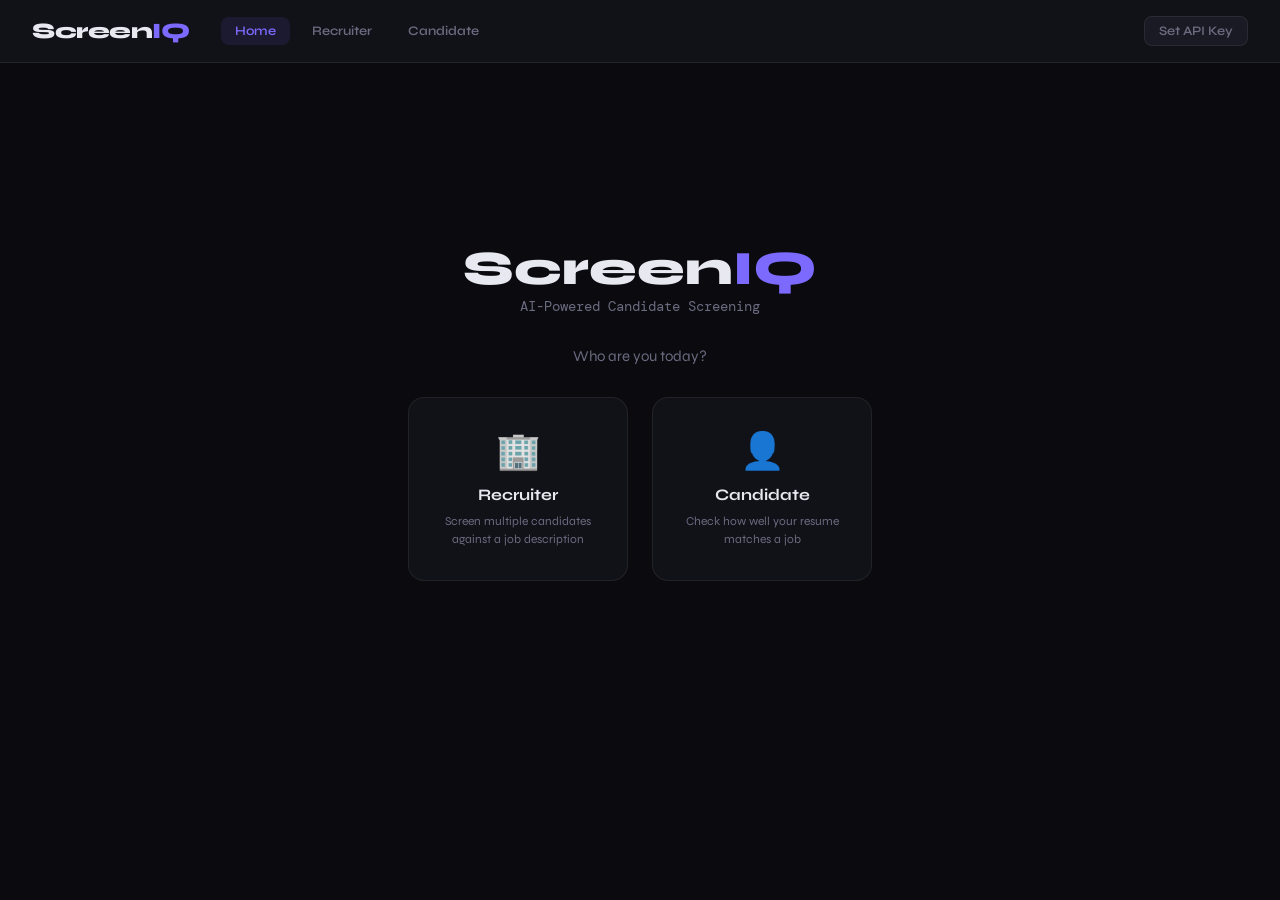
==== commit 38639346: "update index.html" ====
--- a/frontend/index.html
+++ b/frontend/index.html
@@ -3,7 +3,7 @@
 <head>
   <meta charset="UTF-8" />
   <meta name="viewport" content="width=device-width, initial-scale=1.0" />
-  <title>Recruiter — ScreenIQ</title>
+  <title>ScreenIQ — AI Candidate Screener</title>
   <link rel="stylesheet" href="style.css" />
 </head>
 <body>
@@ -11,123 +11,30 @@
 <nav class="navbar" id="navbar"></nav>
 
 <main class="main">
-
-  <!-- UPLOAD VIEW -->
-  <div id="upload-view" class="upload-grid">
-
-    <!-- Left: JD -->
-    <div class="panel">
-      <h2>Job Description</h2>
-      <label style="display:inline-flex;align-items:center;gap:6px;margin-bottom:8px;cursor:pointer;color:var(--muted);font-size:12px;border:1px solid var(--border);padding:4px 10px;border-radius:6px">
-        <input type="file" id="jd-file-input" accept=".pdf,.txt" style="display:none" />
-        Upload JD file (.pdf / .txt)
-      </label>
-      <textarea id="jd-input" placeholder="Paste the job description here..."></textarea>
+  <div class="landing-hero">
+    <div>
+      <h1 class="landing-title">Screen<span>IQ</span></h1>
+      <p class="landing-subtitle">AI-Powered Candidate Screening</p>
     </div>
 
-    <!-- Right: Resumes + Weights + CTA -->
-    <div class="right-panels">
+    <p style="color:var(--muted);font-size:15px">Who are you today?</p>
 
-      <div class="panel">
-        <h2>Resumes (<span id="resume-count">0</span> uploaded)</h2>
-        <label class="upload-zone">
-          <input type="file" id="file-input" multiple accept=".txt,.pdf,.md" style="display:none" />
-          <div class="upload-icon">📄</div>
-          Drop .txt / .pdf resumes here or click to browse
-        </label>
-        <div class="file-list" id="file-list"></div>
-      </div>
+    <div class="mode-cards">
+      <a href="recruiter.html" class="mode-card">
+        <div class="mode-card-icon">🏢</div>
+        <div class="mode-card-title">Recruiter</div>
+        <div class="mode-card-desc">Screen multiple candidates against a job description</div>
+      </a>
 
-      <div class="panel">
-        <h2>Scoring Weights</h2>
-        <div class="slider-row">
-          <div class="slider-label">
-            <span style="color:#7c6aff">Experience</span>
-            <span class="slider-val mono" id="val-experience">40</span>
-          </div>
-          <input type="range" id="slider-experience" min="0" max="100" step="5" style="accent-color:#7c6aff" />
-        </div>
-        <div class="slider-row">
-          <div class="slider-label">
-            <span style="color:#4ade80">Skills Match</span>
-            <span class="slider-val mono" id="val-skills">35</span>
-          </div>
-          <input type="range" id="slider-skills" min="0" max="100" step="5" style="accent-color:#4ade80" />
-        </div>
-        <div class="slider-row">
-          <div class="slider-label">
-            <span style="color:#facc15">Education</span>
-            <span class="slider-val mono" id="val-education">15</span>
-          </div>
-          <input type="range" id="slider-education" min="0" max="100" step="5" style="accent-color:#facc15" />
-        </div>
-        <div class="slider-row">
-          <div class="slider-label">
-            <span style="color:#ff6a6a">Leadership</span>
-            <span class="slider-val mono" id="val-leadership">10</span>
-          </div>
-          <input type="range" id="slider-leadership" min="0" max="100" step="5" style="accent-color:#ff6a6a" />
-        </div>
-      </div>
-
-      <p class="error-msg" id="error-msg"></p>
-      <button class="btn-primary" id="screen-btn">Screen Candidates</button>
+      <a href="candidate.html" class="mode-card green">
+        <div class="mode-card-icon">👤</div>
+        <div class="mode-card-title">Candidate</div>
+        <div class="mode-card-desc">Check how well your resume matches a job</div>
+      </a>
     </div>
   </div>
-
-  <!-- RESULTS VIEW -->
-  <div id="results-view" class="results-grid hidden">
-
-    <!-- Sidebar -->
-    <div class="sidebar">
-      <div style="margin-bottom:20px">
-        <div class="stat-label">SCREENED</div>
-        <div class="stat-big" id="total-count">0 candidates</div>
-      </div>
-
-      <div class="rec-grid" id="rec-summary"></div>
-
-      <h3 style="font-size:13px;font-weight:700;margin-bottom:12px">Adjust Weights</h3>
-
-      <div class="slider-row">
-        <div class="slider-label">
-          <span style="color:#7c6aff">Experience</span>
-          <span class="slider-val mono" id="rval-experience">40</span>
-        </div>
-        <input type="range" id="rslider-experience" min="0" max="100" step="5" style="accent-color:#7c6aff" />
-      </div>
-      <div class="slider-row">
-        <div class="slider-label">
-          <span style="color:#4ade80">Skills</span>
-          <span class="slider-val mono" id="rval-skills">35</span>
-        </div>
-        <input type="range" id="rslider-skills" min="0" max="100" step="5" style="accent-color:#4ade80" />
-      </div>
-      <div class="slider-row">
-        <div class="slider-label">
-          <span style="color:#facc15">Education</span>
-          <span class="slider-val mono" id="rval-education">15</span>
-        </div>
-        <input type="range" id="rslider-education" min="0" max="100" step="5" style="accent-color:#facc15" />
-      </div>
-      <div class="slider-row">
-        <div class="slider-label">
-          <span style="color:#ff6a6a">Leadership</span>
-          <span class="slider-val mono" id="rval-leadership">10</span>
-        </div>
-        <input type="range" id="rslider-leadership" min="0" max="100" step="5" style="accent-color:#ff6a6a" />
-      </div>
-
-      <button class="btn-secondary" style="width:100%;margin-top:16px" onclick="showUploadView()">New Screening</button>
-    </div>
-
-    <!-- Cards -->
-    <div class="cards-list" id="cards-list"></div>
-  </div>
-
 </main>
 
 <script src="common.js"></script>
-<script src="recruiter.js"></script>
 </body>
 </html>
